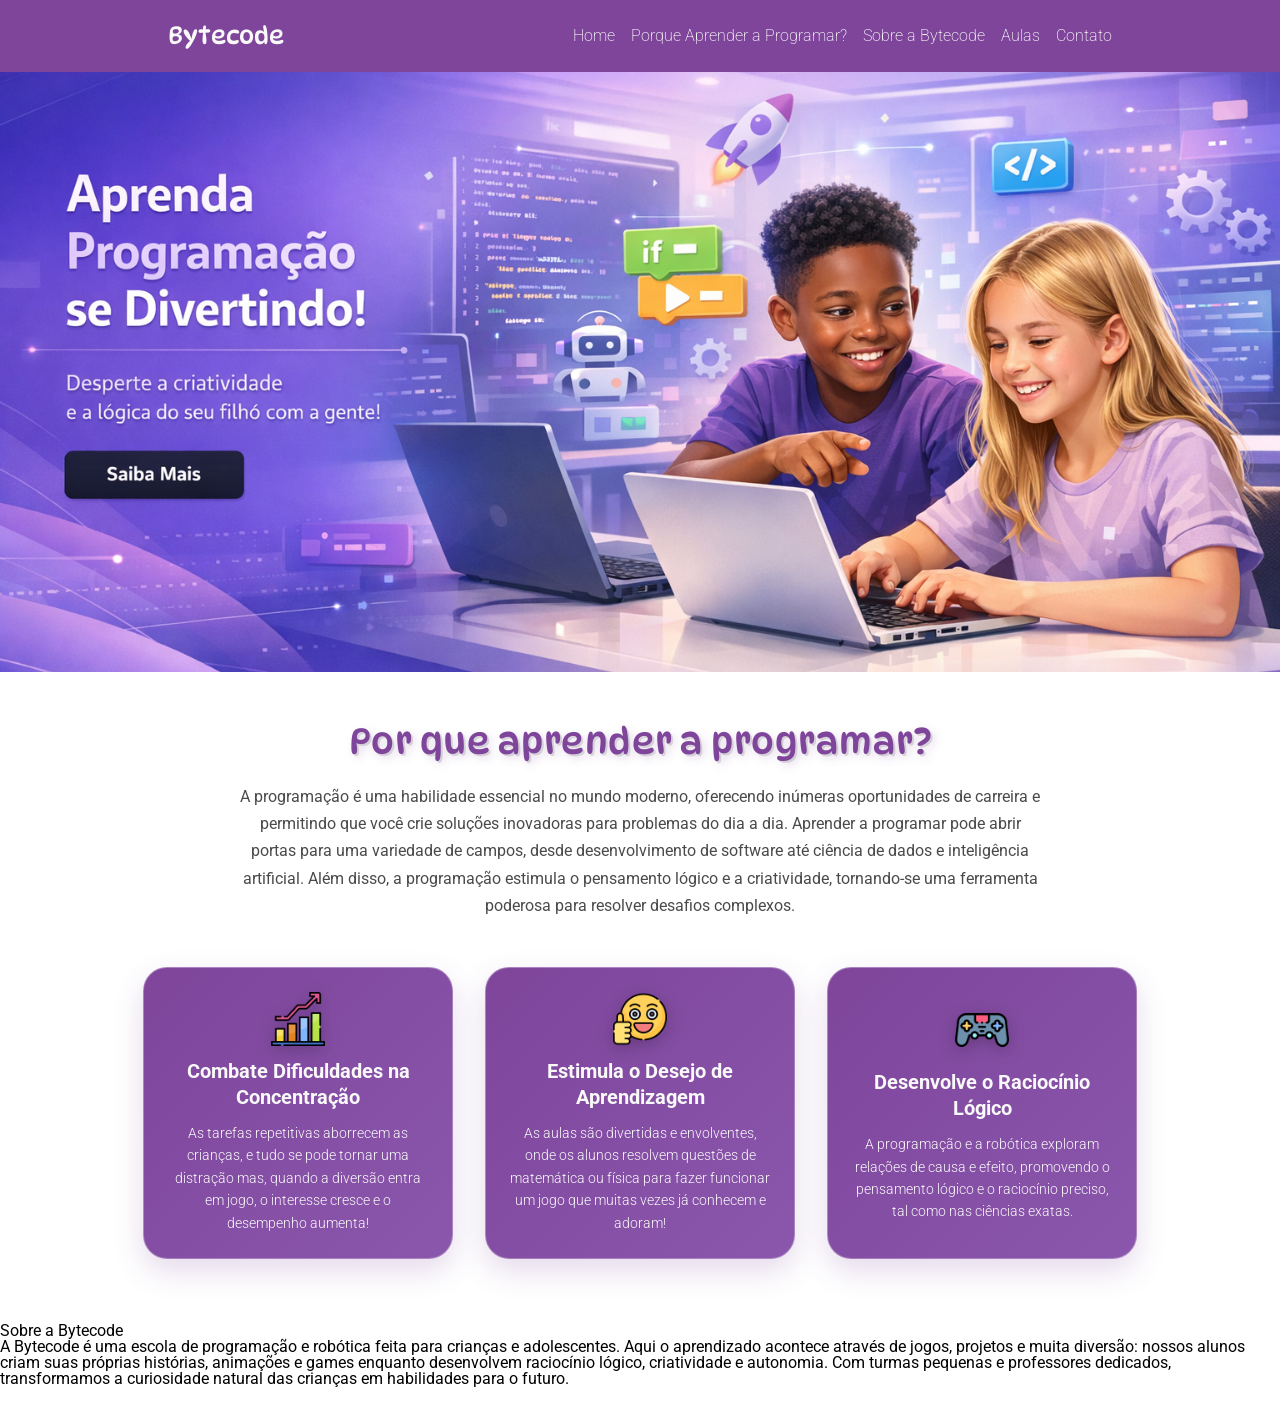
==== index.html @ 0d964fe1 "primeiro comite" ====
<!DOCTYPE html>
<html lang="pt">

<head>
    <meta charset="UTF-8">
    <meta name="viewport" content="width=device-width, initial-scale=1.0">
    <title>Bytecode</title>
    <link rel="stylesheet" href="reset.css">
    <link rel="preconnect" href="https://fonts.googleapis.com">
    <link rel="preconnect" href="https://fonts.gstatic.com" crossorigin>
    <link
        href="https://fonts.googleapis.com/css2?family=DynaPuff:wght@400..700&family=Great+Vibes&family=Lato:ital,wght@0,100;0,300;0,400;0,700;0,900;1,100;1,300;1,400;1,700;1,900&family=Roboto:ital,wght@0,100..900;1,100..900&display=swap"
        rel="stylesheet">

    <link rel="stylesheet" href="style.css">
</head>

<body>
    <nav class="main-menu">
        <p class="logo-menu">Bytecode</p>
        <ul class="menu-list">
            <li class="list-item"><a href="" target="_blank">Home</a></li>
            <li class="list-item"><a href="" target="_blank">Porque Aprender a Programar?</a></li>
            <li class="list-item"> <a href="" target="_blank">Sobre a Bytecode</a></li>
            <li class="list-item"><a href="" target="_blank">Aulas</a></li>
            <li class="list-item"><a href="" target="_blank">Contato</a></li>
        </ul>
    </nav>

    <section class="container-banner">
        <img src="./banner.png" alt="">
    </section>
    <section class="why-learn">
        <div class="why-learn-text">
            <h2>Por que aprender a programar?</h2>
            <p>A programação é uma habilidade essencial no mundo moderno, oferecendo inúmeras oportunidades de carreira
                e permitindo que você crie soluções inovadoras para problemas do dia a dia. Aprender a programar pode
                abrir portas para uma variedade de campos, desde desenvolvimento de software até ciência de dados e
                inteligência artificial. Além disso, a programação estimula o pensamento lógico e a criatividade,
                tornando-se uma ferramenta poderosa para resolver desafios complexos. </p>
        </div>
        <div class="why-learn-cards">
            <div class="cards-item">
                <img src="./growth.png" alt="gráfico de crescimento">
                <h2>Combate Dificuldades na Concentração</h2>
                <p>As tarefas repetitivas aborrecem as crianças, e tudo se pode tornar uma distração mas, quando a
                    diversão entra em jogo, o interesse cresce e o desempenho aumenta!</p>
            </div>
            <div class="cards-item">
                <img src="./smile.png" alt=" rosto sorridente com joinha">
                <h2>Estimula o Desejo de Aprendizagem
                </h2>
                <p>As aulas são divertidas e envolventes, onde os alunos resolvem questões de matemática ou física para
                    fazer funcionar um jogo que muitas vezes já conhecem e adoram!</p>
            </div>
            <div class="cards-item">
                <img src="./game-console.png" alt=" emoji de console de videogame">
                <h2>Desenvolve o Raciocínio Lógico</h2>
                <p>A programação e a robótica exploram relações de causa e efeito, promovendo o pensamento lógico e o
                    raciocínio preciso, tal como nas ciências exatas.</p>
            </div>
        </div>
    </section>

    <section class="about">
        <h2 class="about-title">Sobre a Bytecode</h2>
        <div class="about-descr">
            <p class="descr-item">A Bytecode é uma escola de programação e robótica feita para crianças e
        adolescentes. Aqui o aprendizado acontece através de jogos, projetos e muita diversão: nossos
        alunos criam suas próprias histórias, animações e games enquanto desenvolvem raciocínio lógico,
        criatividade e autonomia. Com turmas pequenas e professores dedicados, transformamos a curiosidade
        natural das crianças em habilidades para o futuro.</p>
            <img src="" alt="">
        </div> 
    </section>
</body>

</html>
---- style.css ----
:root {
    --corPrincipal: #7E459B;
    --corSecundaria: #B382BA;
    --corTerciaria: #faf9f9;
    --corBotao: #050505;
    --globalTipografia: "Roboto", sans-serif;
}

body {
    margin: 0;
    padding: 0;
    font-family: var(--globalTipografia);
}

.main-menu {
    background-color: var(--corPrincipal);
    display: flex;
    justify-content: space-around;
    align-items: center;
    padding: 24px;
    color: var(--corTerciaria);
}

.logo-menu {
    font-family: "DynaPuff", system-ui;
    font-size: 24px;
}

.menu-list {
    display: flex;
    list-style: none;
    gap: 16px;
}

.menu-list a {
    text-decoration: none;
    color: var(--corTerciaria);
    transition: 0.3s ease-in-out;
    font-weight: 200;
}

.menu-list a:hover {
    color: blueviolet;
}

.container-banner img {
    width: 100%;
    height: 600px;
    object-fit: cover;
}

.why-learn {
    display: flex;
    flex-direction: column;
}

.why-learn-text {
    display: flex;
    flex-direction: column;
    justify-content: center;
    text-align: center;
    align-items: center;
    gap: 24px;
    padding: 48px;
}

.why-learn-text h2 {
    width: min(90%, 700px);
    font-size: 36px;
    font-family: "DynaPuff", system-ui;
    color: var(--corPrincipal);
    text-shadow: 2px 2px 0 rgba(0, 0, 0, 0.12), 4px 4px 10px rgba(126, 69, 155, 0.2);
    letter-spacing: 0.5px;
}

.why-learn-text p {
    width: min(80%, 800px);
    line-height: 1.7;
    color: #4a4a4a;
}

.why-learn-cards {
    display: flex;
    justify-content: center;
    gap: 32px;
    flex-wrap: wrap;
    padding: 0 24px 64px;
}

.cards-item {
    padding: 24px;
    width: 260px;
    border: 1px solid rgba(255, 255, 255, 0.3);
    border-radius: 24px;
    background: linear-gradient(135deg, var(--corPrincipal) 0%, #8a57ad 100%);
    color: var(--corTerciaria);
    display: flex;
    flex-direction: column;
    justify-content: center;
    align-items: center;
    gap: 12px;
    text-align: center;
    box-shadow: 0 12px 30px rgba(126, 69, 155, 0.2);
    transition: transform 0.3s ease, box-shadow 0.3s ease;
}

.cards-item:hover {
    transform: translateY(-8px);
    box-shadow: 0 16px 36px rgba(126, 69, 155, 0.28);
}

.cards-item img {
    width: 54px;
    filter: drop-shadow(0 4px 8px rgba(0, 0, 0, 0.2));
}

.cards-item h2 {
    font-weight: 700;
    font-size: 20px;
    line-height: 1.3;
}

.cards-item p {
    font-size: 14px;
    font-weight: 300;
    line-height: 1.6;
}
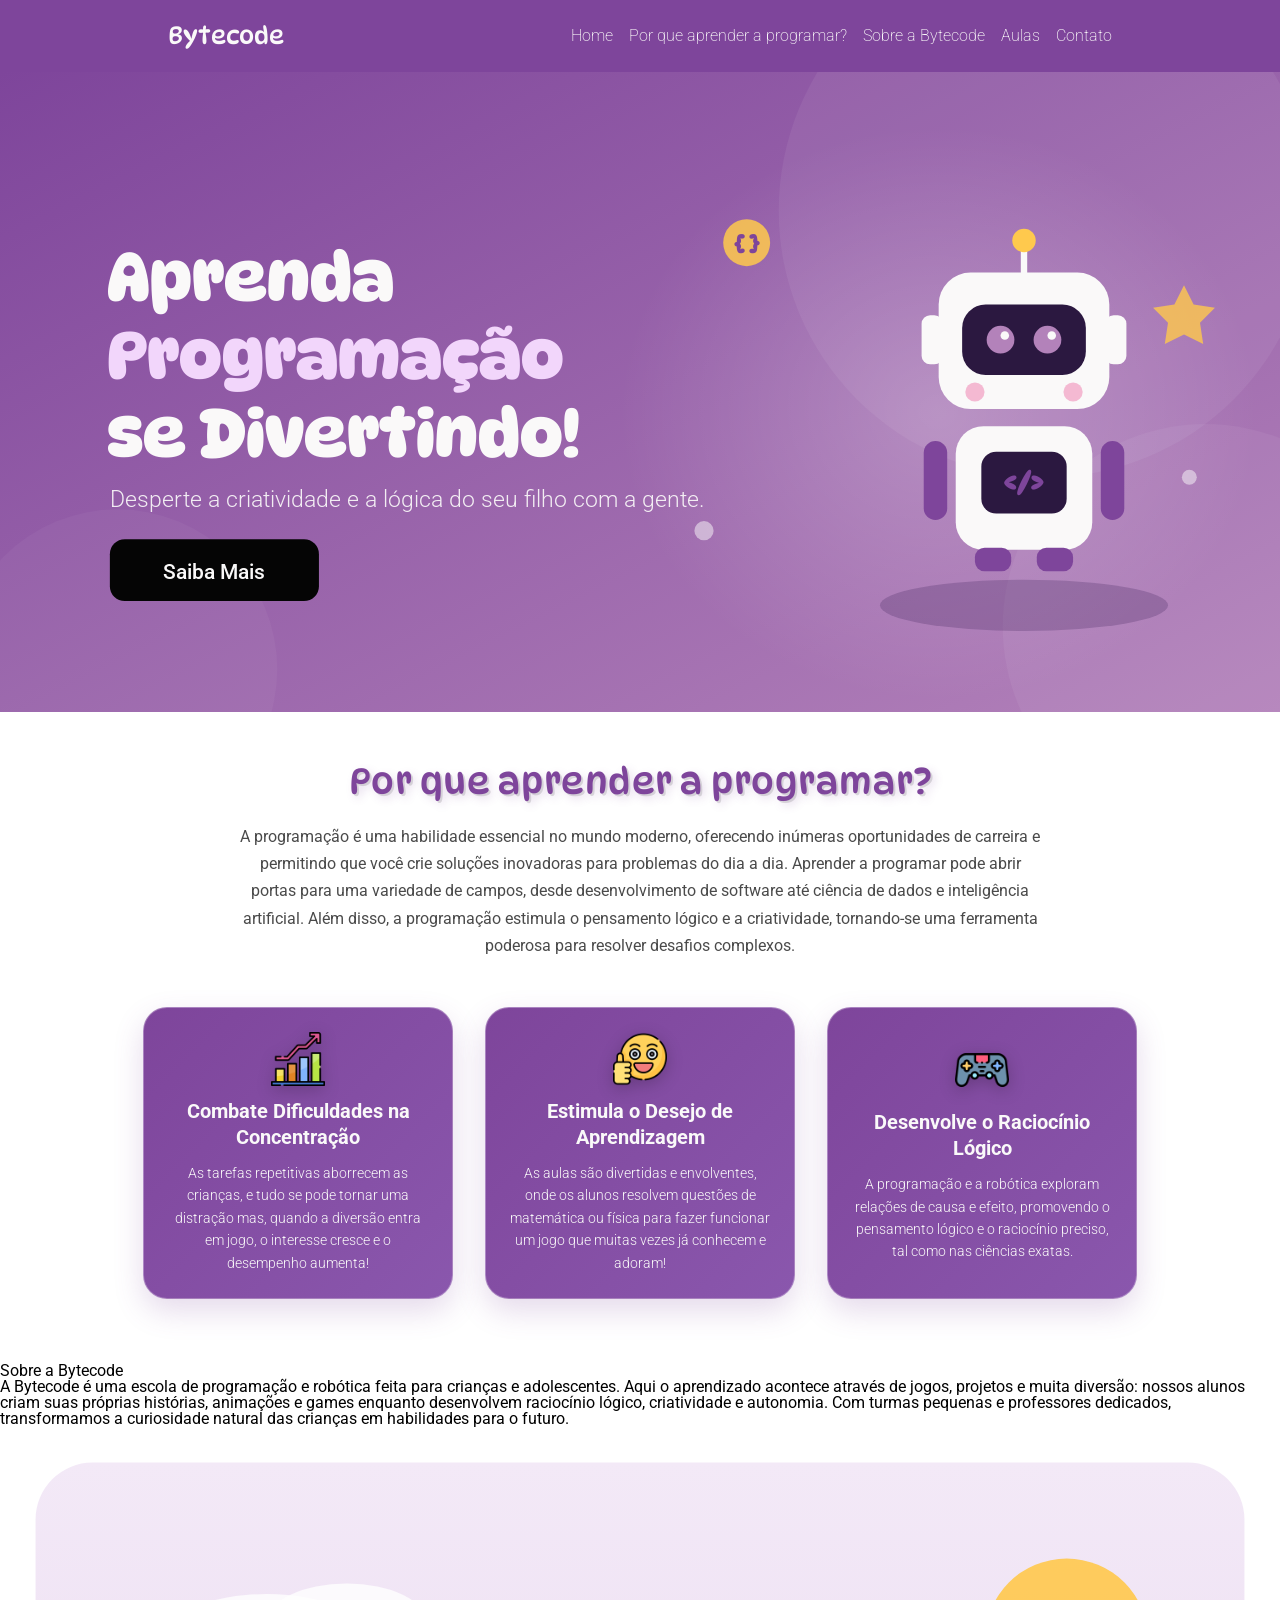
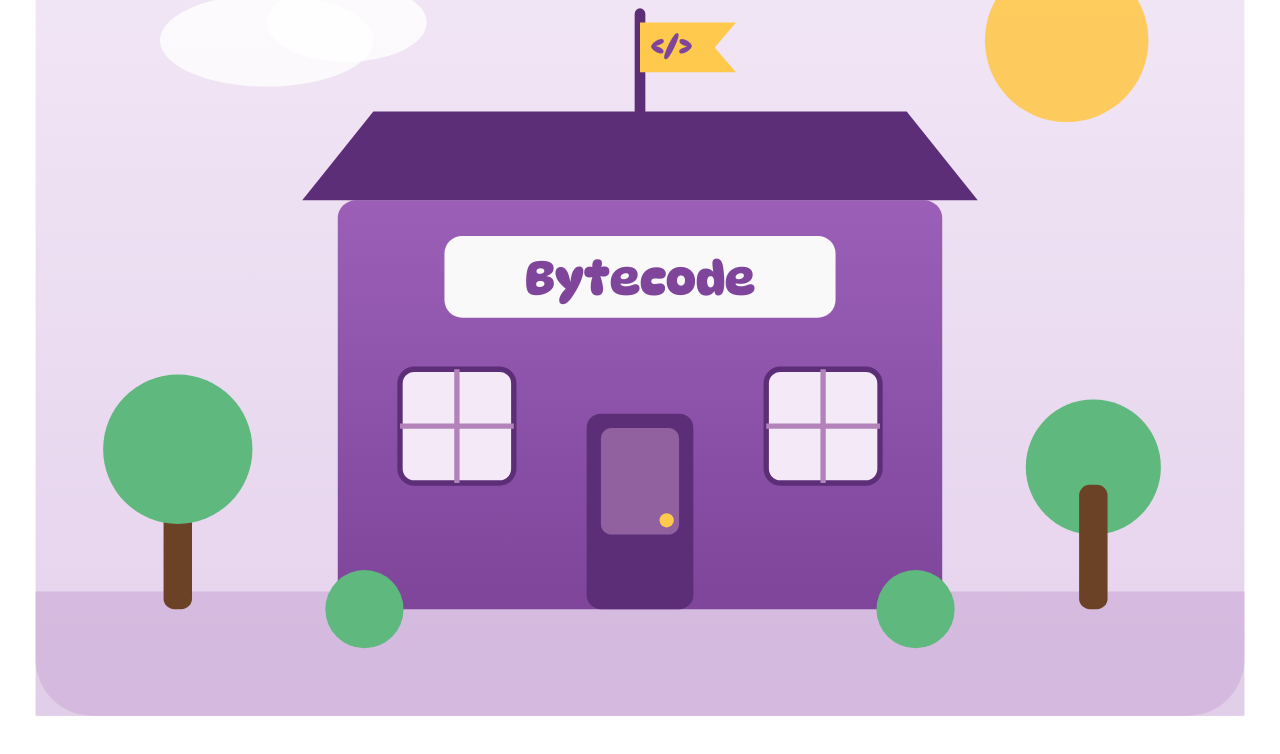
==== commit 7d6a0f4a: "Update index.html" ====
--- a/index.html
+++ b/index.html
@@ -1,78 +1,208 @@
 <!DOCTYPE html>
-<html lang="pt">
+<html lang="en">
 
 <head>
-    <meta charset="UTF-8">
-    <meta name="viewport" content="width=device-width, initial-scale=1.0">
-    <title>Bytecode</title>
-    <link rel="stylesheet" href="reset.css">
-    <link rel="preconnect" href="https://fonts.googleapis.com">
-    <link rel="preconnect" href="https://fonts.gstatic.com" crossorigin>
-    <link
-        href="https://fonts.googleapis.com/css2?family=DynaPuff:wght@400..700&family=Great+Vibes&family=Lato:ital,wght@0,100;0,300;0,400;0,700;0,900;1,100;1,300;1,400;1,700;1,900&family=Roboto:ital,wght@0,100..900;1,100..900&display=swap"
-        rel="stylesheet">
-
-    <link rel="stylesheet" href="style.css">
+  <meta charset="UTF-8">
+  <meta name="viewport" content="width=device-width, initial-scale=1.0">
+  <title>Bytecode</title>
+  <link rel="stylesheet" href="reset.css">
+  <link rel="preconnect" href="https://fonts.googleapis.com">
+  <link rel="preconnect" href="https://fonts.gstatic.com" crossorigin>
+  <link
+    href="https://fonts.googleapis.com/css2?family=DynaPuff:wght@400..700&family=Roboto:ital,wght@0,100..900;1,100..900&display=swap"
+    rel="stylesheet">
+  <link rel="stylesheet" href="style.css">
 </head>
 
 <body>
-    <nav class="main-menu">
-        <p class="logo-menu">Bytecode</p>
-        <ul class="menu-list">
-            <li class="list-item"><a href="" target="_blank">Home</a></li>
-            <li class="list-item"><a href="" target="_blank">Porque Aprender a Programar?</a></li>
-            <li class="list-item"> <a href="" target="_blank">Sobre a Bytecode</a></li>
-            <li class="list-item"><a href="" target="_blank">Aulas</a></li>
-            <li class="list-item"><a href="" target="_blank">Contato</a></li>
-        </ul>
-    </nav>
-
-    <section class="container-banner">
-        <img src="./banner.png" alt="">
-    </section>
-    <section class="why-learn">
-        <div class="why-learn-text">
-            <h2>Por que aprender a programar?</h2>
-            <p>A programação é uma habilidade essencial no mundo moderno, oferecendo inúmeras oportunidades de carreira
-                e permitindo que você crie soluções inovadoras para problemas do dia a dia. Aprender a programar pode
-                abrir portas para uma variedade de campos, desde desenvolvimento de software até ciência de dados e
-                inteligência artificial. Além disso, a programação estimula o pensamento lógico e a criatividade,
-                tornando-se uma ferramenta poderosa para resolver desafios complexos. </p>
-        </div>
-        <div class="why-learn-cards">
-            <div class="cards-item">
-                <img src="./growth.png" alt="gráfico de crescimento">
-                <h2>Combate Dificuldades na Concentração</h2>
-                <p>As tarefas repetitivas aborrecem as crianças, e tudo se pode tornar uma distração mas, quando a
-                    diversão entra em jogo, o interesse cresce e o desempenho aumenta!</p>
-            </div>
-            <div class="cards-item">
-                <img src="./smile.png" alt=" rosto sorridente com joinha">
-                <h2>Estimula o Desejo de Aprendizagem
-                </h2>
-                <p>As aulas são divertidas e envolventes, onde os alunos resolvem questões de matemática ou física para
-                    fazer funcionar um jogo que muitas vezes já conhecem e adoram!</p>
-            </div>
-            <div class="cards-item">
-                <img src="./game-console.png" alt=" emoji de console de videogame">
-                <h2>Desenvolve o Raciocínio Lógico</h2>
-                <p>A programação e a robótica exploram relações de causa e efeito, promovendo o pensamento lógico e o
-                    raciocínio preciso, tal como nas ciências exatas.</p>
-            </div>
-        </div>
-    </section>
-
-    <section class="about">
-        <h2 class="about-title">Sobre a Bytecode</h2>
-        <div class="about-descr">
-            <p class="descr-item">A Bytecode é uma escola de programação e robótica feita para crianças e
+  <nav class="main-menu">
+    <p class="logo-menu">Bytecode</p>
+    <ul class="menu-list">
+      <li class="list-item"><a href="" target="_blank">Home</a></li>
+      <li class="list-item"><a href="" target="_blank">Por que aprender a programar?</a></li>
+      <li class="list-item"><a href="" target="_blank">Sobre a Bytecode</a></li>
+      <li class="list-item"><a href="" target="_blank">Aulas</a></li>
+      <li class="list-item"><a href="" target="_blank">Contato</a></li>
+    </ul>
+  </nav>
+  <section class="container-banner">
+    <svg class="banner-svg" viewBox="0 0 1200 600" preserveAspectRatio="xMidYMid meet"
+      xmlns="http://www.w3.org/2000/svg" role="img"
+      aria-label="Banner da Bytecode: aprenda programação se divertindo">
+      <defs>
+        <linearGradient id="bgGrad" x1="0" y1="0" x2="1" y2="1">
+          <stop offset="0" stop-color="#7E459B" />
+          <stop offset="1" stop-color="#B382BA" />
+        </linearGradient>
+        <radialGradient id="glow" cx="0.5" cy="0.5" r="0.5">
+          <stop offset="0" stop-color="#ffffff" stop-opacity="0.22" />
+          <stop offset="1" stop-color="#ffffff" stop-opacity="0" />
+        </radialGradient>
+      </defs>
+
+      <!-- fundo -->
+      <rect width="1200" height="600" fill="url(#bgGrad)" />
+      <circle cx="980" cy="130" r="250" fill="#ffffff" opacity="0.06" />
+      <circle cx="1130" cy="520" r="190" fill="#ffffff" opacity="0.05" />
+      <circle cx="110" cy="560" r="150" fill="#ffffff" opacity="0.04" />
+      <ellipse cx="880" cy="320" rx="300" ry="270" fill="url(#glow)" />
+
+      <!-- texto -->
+      <text x="100" y="215" font-family="DynaPuff, system-ui, sans-serif" font-weight="700"
+        font-size="62" fill="#faf9f9">Aprenda</text>
+      <text x="100" y="288" font-family="DynaPuff, system-ui, sans-serif" font-weight="700"
+        font-size="62" fill="#F2D6FB">Programação</text>
+      <text x="100" y="361" font-family="DynaPuff, system-ui, sans-serif" font-weight="700"
+        font-size="62" fill="#faf9f9">se Divertindo!</text>
+      <text x="103" y="408" font-family="Roboto, sans-serif" font-weight="300" font-size="22"
+        fill="#faf9f9" opacity="0.92">Desperte a criatividade e a lógica do seu filho com a gente.</text>
+      <a href="#sobre">
+        <rect x="103" y="438" width="196" height="58" rx="14" fill="#050505" />
+        <text x="201" y="475" text-anchor="middle" font-family="Roboto, sans-serif"
+          font-weight="500" font-size="20" fill="#faf9f9">Saiba Mais</text>
+      </a>
+
+      <!-- mascote robô -->
+      <g transform="translate(810 150)">
+        <ellipse cx="150" cy="350" rx="135" ry="24" fill="#3d2257" opacity="0.25" />
+        <line x1="150" y1="40" x2="150" y2="12" stroke="#faf9f9" stroke-width="6" stroke-linecap="round" />
+        <circle cx="150" cy="8" r="11" fill="#FFC94D" />
+        <rect x="70" y="38" width="160" height="128" rx="30" fill="#faf9f9" />
+        <rect x="54" y="78" width="20" height="46" rx="8" fill="#faf9f9" />
+        <rect x="226" y="78" width="20" height="46" rx="8" fill="#faf9f9" />
+        <rect x="92" y="68" width="116" height="66" rx="22" fill="#2b1840" />
+        <circle cx="128" cy="101" r="13" fill="#B382BA" />
+        <circle cx="172" cy="101" r="13" fill="#B382BA" />
+        <circle cx="132" cy="97" r="4" fill="#faf9f9" />
+        <circle cx="176" cy="97" r="4" fill="#faf9f9" />
+        <circle cx="104" cy="150" r="9" fill="#F19EC2" opacity="0.7" />
+        <circle cx="196" cy="150" r="9" fill="#F19EC2" opacity="0.7" />
+        <rect x="86" y="182" width="128" height="116" rx="26" fill="#faf9f9" />
+        <rect x="110" y="206" width="80" height="58" rx="14" fill="#2b1840" />
+        <text x="150" y="244" text-anchor="middle" font-family="DynaPuff, monospace"
+          font-weight="700" font-size="26" fill="#7E459B">&lt;/&gt;</text>
+        <rect x="56" y="196" width="22" height="74" rx="11" fill="#7E459B" />
+        <rect x="222" y="196" width="22" height="74" rx="11" fill="#7E459B" />
+        <rect x="104" y="296" width="34" height="22" rx="9" fill="#7E459B" />
+        <rect x="162" y="296" width="34" height="22" rx="9" fill="#7E459B" />
+      </g>
+
+      <!-- detalhes flutuantes -->
+      <circle cx="700" cy="160" r="22" fill="#FFC94D" opacity="0.85" />
+      <text x="700" y="168" text-anchor="middle" font-family="DynaPuff, monospace"
+        font-weight="700" font-size="20" fill="#7E459B">{ }</text>
+      <path d="M1110 200 l9 18 20 3 -14 14 3 20 -18 -9 -18 9 3 -20 -14 -14 20 -3 z"
+        fill="#FFC94D" opacity="0.8" />
+      <circle cx="660" cy="430" r="9" fill="#faf9f9" opacity="0.5" />
+      <circle cx="1115" cy="380" r="7" fill="#faf9f9" opacity="0.5" />
+    </svg>
+  </section>
+  <section class="why-learn">
+    <div class="why-learn-text">
+      <h2>Por que aprender a programar?</h2>
+      <p>A programação é uma habilidade essencial no mundo moderno, oferecendo inúmeras oportunidades de carreira e
+        permitindo que você crie soluções inovadoras para problemas do dia a dia. Aprender a programar pode abrir portas
+        para uma variedade de campos, desde desenvolvimento de software até ciência de dados e inteligência artificial.
+        Além disso, a programação estimula o pensamento lógico e a criatividade, tornando-se uma ferramenta poderosa
+        para resolver desafios complexos.</p>
+    </div>
+    <div class="why-learn-cards">
+      <div class="cards-item">
+        <img src="./growth.png" alt="gráfico de crescimento">
+        <h2>Combate Dificuldades na Concentração</h2>
+        <p>As tarefas repetitivas aborrecem as crianças, e tudo se pode tornar uma distração mas, quando a diversão entra em jogo, o interesse cresce e o desempenho aumenta!</p>
+      </div>
+      <div class="cards-item">
+        <img src="./smile.png" alt="emoji de rosto sorridente com joinha">
+        <h2>Estimula o Desejo de Aprendizagem</h2>
+        <p>As aulas são divertidas e envolventes, onde os alunos resolvem questões de matemática ou física para fazer funcionar um jogo que muitas vezes já conhecem e adoram!</p>
+      </div>
+      <div class="cards-item">
+        <img src="./game-console.png" alt="emoji de console de videogame">
+        <h2>Desenvolve o Raciocínio Lógico</h2>
+        <p>A programação e a robótica exploram relações de causa e efeito, promovendo o pensamento lógico e o raciocínio preciso, tal como nas ciências exatas.</p>
+      </div>
+    </div>
+  </section>
+
+  <section class="about" id="sobre">
+    <h2 class="about-title">Sobre a Bytecode</h2>
+    <div class="about-descr">
+      <p class="descr-item">A Bytecode é uma escola de programação e robótica feita para crianças e
         adolescentes. Aqui o aprendizado acontece através de jogos, projetos e muita diversão: nossos
         alunos criam suas próprias histórias, animações e games enquanto desenvolvem raciocínio lógico,
         criatividade e autonomia. Com turmas pequenas e professores dedicados, transformamos a curiosidade
         natural das crianças em habilidades para o futuro.</p>
-            <img src="" alt="">
-        </div> 
-    </section>
+      <svg class="about-svg" viewBox="0 0 720 520" xmlns="http://www.w3.org/2000/svg" role="img"
+        aria-label="Ilustração da escola Bytecode">
+        <defs>
+          <linearGradient id="skyGrad" x1="0" y1="0" x2="0" y2="1">
+            <stop offset="0" stop-color="#F3E9F7" />
+            <stop offset="1" stop-color="#E5D2EC" />
+          </linearGradient>
+          <linearGradient id="wallGrad" x1="0" y1="0" x2="0" y2="1">
+            <stop offset="0" stop-color="#9B5FB8" />
+            <stop offset="1" stop-color="#7E459B" />
+          </linearGradient>
+        </defs>
+
+        <!-- céu / cartão -->
+        <rect x="20" y="20" width="680" height="480" rx="32" fill="url(#skyGrad)" />
+        <circle cx="600" cy="120" r="46" fill="#FFC94D" opacity="0.9" />
+        <ellipse cx="150" cy="120" rx="60" ry="26" fill="#ffffff" opacity="0.8" />
+        <ellipse cx="195" cy="110" rx="45" ry="22" fill="#ffffff" opacity="0.8" />
+
+        <!-- chão -->
+        <rect x="20" y="430" width="680" height="70" fill="#C9A6D6" opacity="0.55" />
+        <rect x="20" y="430" width="680" height="70" rx="0" fill="none" />
+
+        <!-- árvores -->
+        <g>
+          <rect x="92" y="360" width="16" height="80" rx="6" fill="#6B4226" />
+          <circle cx="100" cy="350" r="42" fill="#5FB87E" />
+          <circle cx="615" cy="360" r="38" fill="#5FB87E" />
+          <rect x="607" y="370" width="16" height="70" rx="6" fill="#6B4226" />
+        </g>
+
+        <!-- prédio -->
+        <rect x="190" y="210" width="340" height="230" rx="10" fill="url(#wallGrad)" />
+        <!-- telhado -->
+        <polygon points="170,210 550,210 510,160 210,160" fill="#5C2E78" />
+        <!-- mastro com bandeira </> -->
+        <line x1="360" y1="160" x2="360" y2="105" stroke="#5C2E78" stroke-width="6" stroke-linecap="round" />
+        <path d="M360 110 h54 l-12 14 12 14 h-54 z" fill="#FFC94D" />
+        <text x="378" y="129" text-anchor="middle" font-family="DynaPuff, monospace" font-weight="700"
+          font-size="16" fill="#7E459B">&lt;/&gt;</text>
+
+        <!-- placa -->
+        <rect x="250" y="230" width="220" height="46" rx="10" fill="#faf9f9" />
+        <text x="360" y="263" text-anchor="middle" font-family="DynaPuff, system-ui, sans-serif"
+          font-weight="700" font-size="26" fill="#7E459B">Bytecode</text>
+
+        <!-- janelas -->
+        <g fill="#F3E9F7" stroke="#5C2E78" stroke-width="3">
+          <rect x="225" y="305" width="64" height="64" rx="8" />
+          <rect x="431" y="305" width="64" height="64" rx="8" />
+        </g>
+        <g stroke="#B382BA" stroke-width="3">
+          <line x1="257" y1="305" x2="257" y2="369" />
+          <line x1="225" y1="337" x2="289" y2="337" />
+          <line x1="463" y1="305" x2="463" y2="369" />
+          <line x1="431" y1="337" x2="495" y2="337" />
+        </g>
+
+        <!-- porta -->
+        <rect x="330" y="330" width="60" height="110" rx="8" fill="#5C2E78" />
+        <rect x="338" y="338" width="44" height="60" rx="6" fill="#B382BA" opacity="0.6" />
+        <circle cx="375" cy="390" r="4" fill="#FFC94D" />
+
+        <!-- arbustos -->
+        <circle cx="205" cy="440" r="22" fill="#5FB87E" />
+        <circle cx="515" cy="440" r="22" fill="#5FB87E" />
+      </svg>
+    </div>
+  </section>
+
 </body>
 
-</html>+</html>
